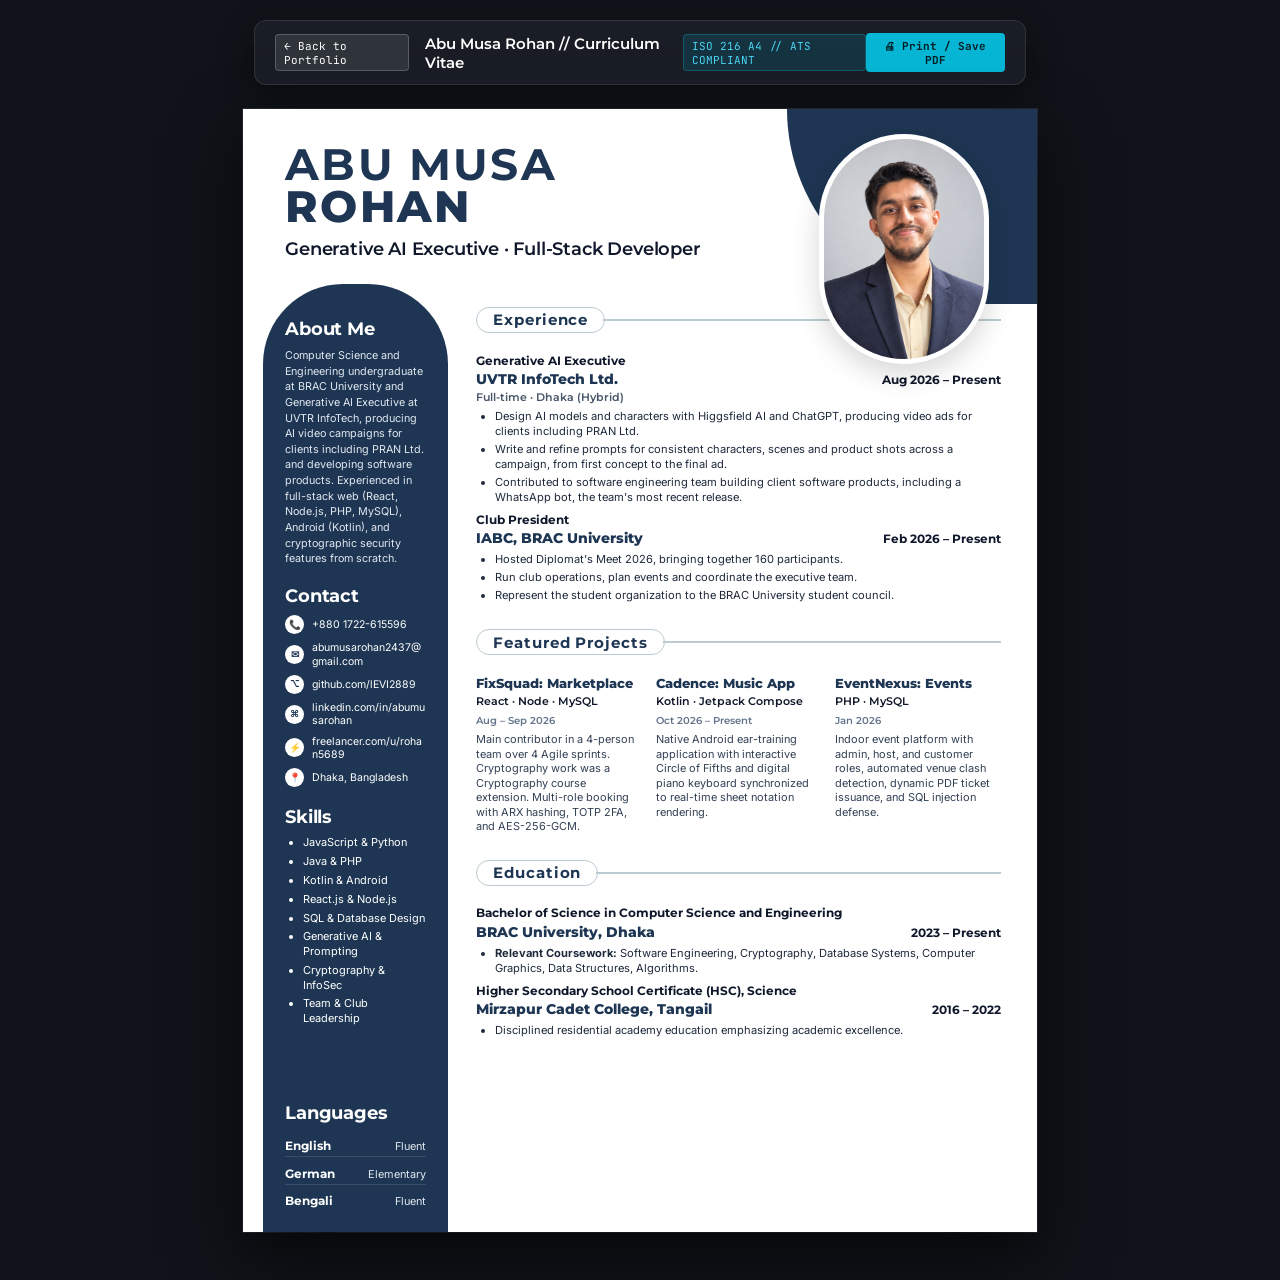
==== resume.html @ fc473dd0 "fix: clean up contact links and implement 3x3 grid" ====
<!DOCTYPE html>
<html lang="en">
<head>
  <meta charset="UTF-8">
  <meta name="viewport" content="width=device-width, initial-scale=1.0">
  <title>Abu Musa Rohan - Resume / Curriculum Vitae</title>
  <meta name="description" content="Curriculum Vitae of Abu Musa Rohan - Generative AI Executive, Full-Stack Developer, and CSE Undergraduate at BRAC University.">

  <!-- Core Stylesheet: Print & Exact Visual Replica of 2-Column Template -->
  <link rel="stylesheet" href="css/print.css">
</head>
<body class="resume-body">

  <!-- Screen Viewport Control Deck (Hidden on Print) -->
  <aside class="resume-control-deck no-print" aria-label="Resume Controls">
    <div class="deck-bar">
      <div class="deck-info">
        <a href="index.html" class="deck-badge" style="text-decoration: none; color: #ffffff; background: rgba(255,255,255,0.1); border-color: rgba(255,255,255,0.2);">
          <span>← Back to Portfolio</span>
        </a>
        <span class="deck-title">Abu Musa Rohan // Curriculum Vitae</span>
        <span class="deck-badge">ISO 216 A4 // ATS COMPLIANT</span>
      </div>

      <div class="deck-actions">
        <button type="button" onclick="window.print()" class="deck-badge" style="cursor: pointer; background: #06b6d4; color: #001f26; border: none; font-weight: 700; padding: 0.35rem 0.85rem;">
          <span>🖨 Print / Save PDF</span>
        </button>
      </div>
    </div>
  </aside>

  <!-- Printable Sheet Container (Screen Preview & Native Print Target) -->
  <div class="sheet-host">
    <article class="resume-sheet" aria-label="Curriculum Vitae Document">

      <!-- ==================================================================
           HEADER REGION (Name, Tagline, Arched Portrait & Corner Accent)
           ================================================================== -->
      <header class="cv-header-area">
        <!-- Identity / Name Block -->
        <div class="cv-name-block">
          <h1 class="cv-name-row">ABU MUSA</h1>
          <h1 class="cv-name-sub">ROHAN</h1>
          <p class="cv-tagline-text">Generative AI Executive · Full-Stack Developer</p>
        </div>

        <!-- Top-Right Dark Navy Decorative Corner Curve -->
        <div class="top-right-navy-curve" aria-hidden="true"></div>

        <!-- Dedicated Arched Avatar Container with Smooth Elongated Arch and Overflow Hidden -->
        <div class="avatar-arch-container">
          <img src="assets/Professional Pic Rohan_org shirt.png" alt="Abu Musa Rohan" class="avatar-arch-img">
        </div>
      </header>

      <!-- ==================================================================
           2-COLUMN BODY GRID (Dark Navy Left Sidebar & White Main Content)
           ================================================================== -->
      <div class="cv-body-grid">

        <!-- --- LEFT COLUMN: DARK NAVY SIDEBAR --- -->
        <aside class="cv-sidebar">
          
          <!-- About Me -->
          <section class="sidebar-section">
            <h2 class="sidebar-title">About Me</h2>
            <p class="sidebar-body-text">
              Computer Science and Engineering undergraduate at BRAC University and Generative AI Executive at UVTR InfoTech, 
              producing AI video campaigns for clients including PRAN Ltd. and developing software products. Experienced in 
              full-stack web (React, Node.js, PHP, MySQL), Android (Kotlin), and cryptographic security features from scratch.
            </p>
          </section>

          <!-- Contact -->
          <section class="sidebar-section">
            <h2 class="sidebar-title">Contact</h2>
            <div class="contact-items-list">
              <a href="tel:+8801722615596" class="contact-row" title="Phone">
                <span class="contact-icon-pill">📞</span>
                <span class="contact-text">+880 1722-615596</span>
              </a>
              <a href="mailto:abumusarohan2437@gmail.com" class="contact-row" title="Email">
                <span class="contact-icon-pill">✉</span>
                <span class="contact-text">abumusarohan2437@gmail.com</span>
              </a>
              <a href="https://github.com/lEVI2889" target="_blank" rel="noopener noreferrer" class="contact-row" title="GitHub">
                <span class="contact-icon-pill">⌥</span>
                <span class="contact-text">github.com/lEVI2889</span>
              </a>
              <a href="https://linkedin.com/in/abumusarohan" target="_blank" rel="noopener noreferrer" class="contact-row" title="LinkedIn">
                <span class="contact-icon-pill">⌘</span>
                <span class="contact-text">linkedin.com/in/abumusarohan</span>
              </a>
              <a href="https://www.freelancer.com/u/rohan5689" target="_blank" rel="noopener noreferrer" class="contact-row" title="Freelancer.com">
                <span class="contact-icon-pill">⚡</span>
                <span class="contact-text">freelancer.com/u/rohan5689</span>
              </a>
              <div class="contact-row" title="Location">
                <span class="contact-icon-pill">📍</span>
                <span class="contact-text">Dhaka, Bangladesh</span>
              </div>
            </div>
          </section>

          <!-- Skills -->
          <section class="sidebar-section">
            <h2 class="sidebar-title">Skills</h2>
            <ul class="skills-bullet-list">
              <li>JavaScript &amp; Python</li>
              <li>Java &amp; PHP</li>
              <li>Kotlin &amp; Android</li>
              <li>React.js &amp; Node.js</li>
              <li>SQL &amp; Database Design</li>
              <li>Generative AI &amp; Prompting</li>
              <li>Cryptography &amp; InfoSec</li>
              <li>Team &amp; Club Leadership</li>
            </ul>
          </section>

          <!-- Languages (Clean ATS-Readable Text Labels) -->
          <section class="sidebar-section" style="margin-top: auto;">
            <h2 class="sidebar-title">Languages</h2>
            <div class="languages-text-list">
              <div class="language-text-item">
                <span class="language-name">English</span>
                <span class="language-level">Fluent</span>
              </div>
              <div class="language-text-item">
                <span class="language-name">German</span>
                <span class="language-level">Elementary</span>
              </div>
              <div class="language-text-item">
                <span class="language-name">Bengali</span>
                <span class="language-level">Fluent</span>
              </div>
            </div>
          </section>

        </aside>

        <!-- --- RIGHT COLUMN: WHITE MAIN CONTENT --- -->
        <main class="cv-main-content">

          <!-- 1. EXPERIENCE SECTION -->
          <section>
            <div class="pill-header-row">
              <h2 class="pill-header-badge">Experience</h2>
              <div class="pill-header-line" aria-hidden="true"></div>
            </div>

            <!-- Job 1: UVTR InfoTech -->
            <div class="cv-entry-block">
              <h3 class="cv-entry-subheading">Generative AI Executive</h3>
              <div class="cv-entry-meta-row">
                <span class="cv-entry-org">UVTR InfoTech Ltd.</span>
                <span class="cv-entry-date">Aug 2026 – Present</span>
              </div>
              <div style="font-family: var(--font-cv-display); font-size: 0.675rem; font-weight: 600; color: #475569; margin-top: -0.1rem; margin-bottom: 0.15rem;">
                Full-time · Dhaka (Hybrid)
              </div>
              <ul class="cv-entry-bullets">
                <li>Design AI models and characters with Higgsfield AI and ChatGPT, producing video ads for clients including PRAN Ltd.</li>
                <li>Write and refine prompts for consistent characters, scenes and product shots across a campaign, from first concept to the final ad.</li>
                <li>Contributed to software engineering team building client software products, including a WhatsApp bot, the team's most recent release.</li>
              </ul>
            </div>

            <!-- Job 2: IABC Club President -->
            <div class="cv-entry-block">
              <h3 class="cv-entry-subheading">Club President</h3>
              <div class="cv-entry-meta-row">
                <span class="cv-entry-org">IABC, BRAC University</span>
                <span class="cv-entry-date">Feb 2026 – Present</span>
              </div>
              <ul class="cv-entry-bullets">
                <li>Hosted Diplomat's Meet 2026, bringing together 160 participants.</li>
                <li>Run club operations, plan events and coordinate the executive team.</li>
                <li>Represent the student organization to the BRAC University student council.</li>
              </ul>
            </div>
          </section>

          <!-- 2. PROJECTS SECTION -->
          <section>
            <div class="pill-header-row">
              <h2 class="pill-header-badge">Featured Projects</h2>
              <div class="pill-header-line" aria-hidden="true"></div>
            </div>

            <div class="projects-grid-3col">
              <!-- Project A: FixSquad -->
              <div class="project-column-item">
                <h3 class="project-title">FixSquad: Marketplace</h3>
                <span class="project-role-tech">React · Node · MySQL</span>
                <span style="font-family: var(--font-cv-display); font-size: 0.64rem; font-weight: 600; color: #64748b; margin-bottom: 0.15rem;">Aug – Sep 2026</span>
                <p class="project-desc-text">
                  Main contributor in a 4-person team over 4 Agile sprints. Cryptography work was a Cryptography course extension. Multi-role booking with ARX hashing, TOTP 2FA, and AES-256-GCM.
                </p>
              </div>

              <!-- Project B: Cadence -->
              <div class="project-column-item">
                <h3 class="project-title">Cadence: Music App</h3>
                <span class="project-role-tech">Kotlin · Jetpack Compose</span>
                <span style="font-family: var(--font-cv-display); font-size: 0.64rem; font-weight: 600; color: #64748b; margin-bottom: 0.15rem;">Oct 2026 – Present</span>
                <p class="project-desc-text">
                  Native Android ear-training application with interactive Circle of Fifths and digital piano keyboard synchronized to real-time sheet notation rendering.
                </p>
              </div>

              <!-- Project C: EventNexus -->
              <div class="project-column-item">
                <h3 class="project-title">EventNexus: Events</h3>
                <span class="project-role-tech">PHP · MySQL</span>
                <span style="font-family: var(--font-cv-display); font-size: 0.64rem; font-weight: 600; color: #64748b; margin-bottom: 0.15rem;">Jan 2026</span>
                <p class="project-desc-text">
                  Indoor event platform with admin, host, and customer roles, automated venue clash detection, dynamic PDF ticket issuance, and SQL injection defense.
                </p>
              </div>
            </div>
          </section>

          <!-- 3. EDUCATION SECTION -->
          <section>
            <div class="pill-header-row">
              <h2 class="pill-header-badge">Education</h2>
              <div class="pill-header-line" aria-hidden="true"></div>
            </div>

            <!-- Degree 1 -->
            <div class="cv-entry-block">
              <h3 class="cv-entry-subheading">Bachelor of Science in Computer Science and Engineering</h3>
              <div class="cv-entry-meta-row">
                <span class="cv-entry-org">BRAC University, Dhaka</span>
                <span class="cv-entry-date">2023 – Present</span>
              </div>
              <ul class="cv-entry-bullets">
                <li><strong>Relevant Coursework:</strong> Software Engineering, Cryptography, Database Systems, Computer Graphics, Data Structures, Algorithms.</li>
              </ul>
            </div>

            <!-- Degree 2 -->
            <div class="cv-entry-block">
              <h3 class="cv-entry-subheading">Higher Secondary School Certificate (HSC), Science</h3>
              <div class="cv-entry-meta-row">
                <span class="cv-entry-org">Mirzapur Cadet College, Tangail</span>
                <span class="cv-entry-date">2016 – 2022</span>
              </div>
              <ul class="cv-entry-bullets">
                <li>Disciplined residential academy education emphasizing academic excellence.</li>
              </ul>
            </div>
          </section>

        </main>

      </div>

    </article>
  </div>

  <!-- Data Model Integration Hook -->
  <script src="data/portfolio-data.js"></script>
</body>
</html>
---- css/print.css ----
/* ==========================================================================
   Resume Stylesheet - Exact Replica of 2-Column CV Template
   Dark Navy Left Sidebar & Clean White Main Column
   Zero Dependencies. Strict Single A4 Page Fit.
   ========================================================================== */

@import url('https://fonts.googleapis.com/css2?family=Montserrat:wght@400;500;600;700;800&family=Inter:wght@400;500;600;700&family=JetBrains+Mono:wght@400;500&display=swap');

:root {
  --cv-navy: #1e3653;
  --cv-navy-dark: #16283e;
  --cv-accent-line: #bccad1;
  --cv-accent-bg: #eef2f4;
  --cv-text-dark: #000000;
  --cv-text-muted: #555555;
  --cv-text-white: #ffffff;
  --cv-text-sidebar: #e2e8f0;
  
  --font-cv-display: 'Montserrat', -apple-system, BlinkMacSystemFont, sans-serif;
  --font-cv-body: 'Inter', -apple-system, BlinkMacSystemFont, sans-serif;
  --font-cv-mono: 'JetBrains Mono', monospace;
}

/* --- Screen Preview Desk Environment --- */
body.resume-body {
  background-color: #101319;
  color: #f1f5f9;
  min-height: 100vh;
  margin: 0;
  padding: 0;
  font-family: var(--font-cv-body);
  display: flex;
  flex-direction: column;
  -webkit-font-smoothing: antialiased;
}

.resume-control-deck {
  max-width: 820px;
  margin: 1.25rem auto 0;
  width: 100%;
  padding: 0 1.5rem;
  box-sizing: border-box;
}

.deck-bar {
  display: flex;
  align-items: center;
  justify-content: space-between;
  padding: 0.75rem 1.25rem;
  border-radius: 12px;
  background: rgba(30, 34, 43, 0.75);
  backdrop-filter: blur(16px);
  -webkit-backdrop-filter: blur(16px);
  border: 1px solid rgba(255, 255, 255, 0.1);
  box-shadow: 0 8px 32px rgba(0, 0, 0, 0.4);
}

.deck-info {
  display: flex;
  align-items: center;
  gap: 1rem;
}

.deck-title {
  font-family: var(--font-cv-display);
  font-size: 0.95rem;
  font-weight: 600;
  color: #ffffff;
}

.deck-badge {
  font-family: var(--font-cv-mono);
  font-size: 0.6875rem;
  color: #4cd7f6;
  background: rgba(6, 182, 212, 0.15);
  padding: 0.2rem 0.5rem;
  border-radius: 4px;
  border: 1px solid rgba(6, 182, 212, 0.3);
}

.deck-actions {
  display: flex;
  align-items: center;
  gap: 0.5rem;
}

/* --- Sheet Host & Canvas Container --- */
.sheet-host {
  flex: 1;
  display: flex;
  justify-content: center;
  padding: 1.5rem 1.5rem 3rem;
  box-sizing: border-box;
}

/* Base A4 Sheet Preview (Screen) */
.resume-sheet {
  width: 210mm;
  height: 297mm;
  max-height: 297mm;
  background: #ffffff;
  color: var(--cv-text-dark);
  box-shadow: 0 24px 60px rgba(0, 0, 0, 0.65), 0 0 0 1px rgba(255, 255, 255, 0.1);
  display: flex;
  flex-direction: column;
  position: relative;
  overflow: hidden;
  box-sizing: border-box;
  -webkit-print-color-adjust: exact;
  print-color-adjust: exact;
}

/* ==========================================================================
   Header & Profile Image (Top Region)
   ========================================================================== */
.cv-header-area {
  position: relative;
  height: 175px;
  width: 100%;
  display: flex;
  justify-content: space-between;
  align-items: flex-start;
  padding: 35px 40px 0 42px;
  box-sizing: border-box;
  z-index: 10;
}

.cv-name-block {
  display: flex;
  flex-direction: column;
  max-width: 480px;
}

.cv-name-row {
  font-family: var(--font-cv-display);
  font-size: 2.75rem; /* ~44px */
  font-weight: 700;
  line-height: 0.95;
  letter-spacing: 0.05em;
  color: var(--cv-navy);
  margin: 0;
  padding: 0;
  text-transform: uppercase;
}

.cv-name-sub {
  font-family: var(--font-cv-display);
  font-size: 2.75rem;
  font-weight: 800;
  line-height: 0.95;
  letter-spacing: 0.05em;
  color: var(--cv-navy);
  margin: 0 0 0.55rem 0;
  padding: 0;
  text-transform: uppercase;
}

.cv-tagline-text {
  font-family: var(--font-cv-display);
  font-size: 1.15rem;
  font-weight: 600;
  color: #0f172a;
  letter-spacing: -0.01em;
  margin: 0;
}

/* Top-Right Decorative Navy Corner Curve */
.top-right-navy-curve {
  position: absolute;
  top: 0;
  right: 0;
  width: 250px;
  height: 195px;
  background-color: var(--cv-navy);
  border-bottom-left-radius: 200px;
  z-index: 1;
  pointer-events: none;
}

/* Dedicated Avatar Arch Container */
.avatar-arch-container {
  position: absolute;
  top: 25px;
  right: 48px;
  width: 170px;
  height: 230px;
  border-radius: 85px; /* Smooth elongated arch/stadium shape from template */
  border: 5px solid #ffffff;
  background-color: #ffffff;
  overflow: hidden;
  box-shadow: 0 10px 28px rgba(0, 0, 0, 0.16);
  z-index: 2;
  box-sizing: border-box;
}

.avatar-arch-img {
  width: 100%;
  height: 100%;
  object-fit: cover;
  object-position: center top;
  display: block;
}

/* ==========================================================================
   2-Column Body Layout
   ========================================================================== */
.cv-body-grid {
  flex: 1;
  display: grid;
  grid-template-columns: 205px 1fr;
  width: 100%;
  height: calc(297mm - 175px);
  position: relative;
  z-index: 5;
  box-sizing: border-box;
}

/* --- Left Column (Sidebar) --- */
.cv-sidebar {
  background-color: var(--cv-navy);
  border-top-left-radius: 80px;
  border-top-right-radius: 80px;
  margin-left: 20px;
  margin-bottom: 0;
  padding: 34px 22px 20px 22px;
  color: var(--cv-text-white);
  display: flex;
  flex-direction: column;
  gap: 1.15rem;
  box-sizing: border-box;
  -webkit-print-color-adjust: exact;
  print-color-adjust: exact;
}

.sidebar-section {
  display: flex;
  flex-direction: column;
  gap: 0.4rem;
}

.sidebar-title {
  font-family: var(--font-cv-display);
  font-size: 1.1rem;
  font-weight: 700;
  color: #ffffff;
  letter-spacing: -0.01em;
  margin: 0 0 0.15rem 0;
}

.sidebar-body-text {
  font-family: var(--font-cv-body);
  font-size: 0.675rem; /* ~10.8px */
  line-height: 1.45;
  color: var(--cv-text-sidebar);
  margin: 0;
}

/* Contact List */
.contact-items-list {
  display: flex;
  flex-direction: column;
  gap: 0.45rem;
}

.contact-row {
  display: flex;
  align-items: center;
  gap: 0.5rem;
  text-decoration: none;
  color: var(--cv-text-white);
  font-size: 0.66rem;
  line-height: 1.25;
}

.contact-icon-pill {
  width: 19px;
  height: 19px;
  border-radius: 50%;
  background: #ffffff;
  color: var(--cv-navy);
  display: flex;
  align-items: center;
  justify-content: center;
  font-size: 0.6rem;
  font-weight: 700;
  flex-shrink: 0;
}

.contact-text {
  word-break: break-all;
  color: #ffffff;
}

/* Skills List */
.skills-bullet-list {
  list-style-type: disc;
  padding-left: 1.1rem;
  margin: 0;
  display: flex;
  flex-direction: column;
  gap: 0.25rem;
  font-size: 0.685rem;
  line-height: 1.35;
  color: #ffffff;
}

.skills-bullet-list li {
  color: #ffffff;
}

/* Language Text List (Clean ATS-Friendly Labels) */
.languages-text-list {
  display: flex;
  flex-direction: column;
  gap: 0.35rem;
  margin-top: 0.25rem;
}

.language-text-item {
  display: flex;
  justify-content: space-between;
  align-items: baseline;
  padding: 0.22rem 0;
  border-bottom: 1px solid rgba(255, 255, 255, 0.12);
}

.language-text-item:last-child {
  border-bottom: none;
}

.language-name {
  font-family: var(--font-cv-display);
  font-size: 0.72rem;
  font-weight: 700;
  color: #ffffff;
}

.language-level {
  font-family: var(--font-cv-body);
  font-size: 0.68rem;
  color: var(--cv-text-sidebar);
}

/* --- Right Column (Main Content) --- */
.cv-main-content {
  padding: 10px 36px 20px 28px;
  display: flex;
  flex-direction: column;
  gap: 0.85rem;
  box-sizing: border-box;
}

/* Pill Section Header Style */
.pill-header-row {
  display: flex;
  align-items: center;
  margin-bottom: 0.45rem;
}

.pill-header-badge {
  border: 1.8px solid var(--cv-accent-line);
  border-radius: 9999px;
  padding: 2.5px 16px;
  font-family: var(--font-cv-display);
  font-size: 0.95rem;
  font-weight: 700;
  letter-spacing: 0.06em;
  color: var(--cv-navy);
  background: #ffffff;
  text-transform: capitalize;
  white-space: nowrap;
  box-sizing: border-box;
}

.pill-header-line {
  flex: 1;
  height: 1.8px;
  background-color: var(--cv-accent-line);
  margin-left: -2px;
}

/* Content Entries */
.cv-entry-block {
  display: flex;
  flex-direction: column;
  gap: 0.15rem;
  margin-bottom: 0.45rem;
}

.cv-entry-block:last-child {
  margin-bottom: 0;
}

.cv-entry-subheading {
  font-family: var(--font-cv-display);
  font-size: 0.775rem;
  font-weight: 700;
  color: #0f172a;
  margin: 0;
}

.cv-entry-meta-row {
  display: flex;
  justify-content: space-between;
  align-items: baseline;
  margin-bottom: 0.15rem;
}

.cv-entry-org {
  font-family: var(--font-cv-display);
  font-size: 0.875rem;
  font-weight: 800;
  color: var(--cv-navy);
}

.cv-entry-date {
  font-family: var(--font-cv-display);
  font-size: 0.775rem;
  font-weight: 700;
  color: #0f172a;
}

.cv-entry-bullets {
  list-style-type: disc;
  padding-left: 1.15rem;
  margin: 0;
  display: flex;
  flex-direction: column;
  gap: 0.18rem;
  font-size: 0.695rem; /* ~11.1px */
  line-height: 1.35;
  color: #1e293b;
}

.cv-entry-bullets li {
  color: #1e293b;
}

/* References / Projects Column Split */
.projects-dual-grid {
  display: grid;
  grid-template-columns: 1fr 1fr;
  gap: 1.25rem;
}

.projects-grid-3col {
  display: grid;
  grid-template-columns: repeat(3, 1fr);
  gap: 0.85rem;
}

.project-column-item {
  display: flex;
  flex-direction: column;
  gap: 0.2rem;
}

.project-title {
  font-family: var(--font-cv-display);
  font-size: 0.825rem;
  font-weight: 800;
  color: var(--cv-navy);
  margin: 0;
}

.project-role-tech {
  font-family: var(--font-cv-display);
  font-size: 0.7rem;
  font-weight: 600;
  color: #0f172a;
  margin-bottom: 0.15rem;
}

.project-desc-text {
  font-size: 0.685rem;
  line-height: 1.32;
  color: #334155;
  margin: 0;
}

/* ==========================================================================
   STRICT SINGLE A4 PAGE NATIVE PRINT RULES (@media print)
   ========================================================================== */
@media print {
  @page {
    size: A4 portrait;
    margin: 0;
  }

  html, body {
    width: 210mm !important;
    height: 297mm !important;
    max-height: 297mm !important;
    margin: 0 !important;
    padding: 0 !important;
    background: #ffffff !important;
    color: #000000 !important;
    overflow: hidden !important;
    -webkit-print-color-adjust: exact !important;
    print-color-adjust: exact !important;
  }

  .no-print {
    display: none !important;
  }

  .sheet-host {
    padding: 0 !important;
    margin: 0 !important;
    display: block !important;
    width: 210mm !important;
    height: 297mm !important;
  }

  .resume-sheet {
    width: 210mm !important;
    height: 297mm !important;
    max-height: 297mm !important;
    box-shadow: none !important;
    border: none !important;
    border-radius: 0 !important;
    margin: 0 !important;
    padding: 0 !important;
    overflow: hidden !important;
    page-break-inside: avoid !important;
    page-break-before: avoid !important;
    page-break-after: avoid !important;
    -webkit-print-color-adjust: exact !important;
    print-color-adjust: exact !important;
  }

  .cv-sidebar {
    -webkit-print-color-adjust: exact !important;
    print-color-adjust: exact !important;
    background-color: #1e3653 !important;
  }

  .top-right-navy-curve {
    -webkit-print-color-adjust: exact !important;
    print-color-adjust: exact !important;
    background-color: #1e3653 !important;
  }

  .avatar-arch-container {
    box-shadow: none !important;
    border-color: #ffffff !important;
    -webkit-print-color-adjust: exact !important;
    print-color-adjust: exact !important;
  }
}
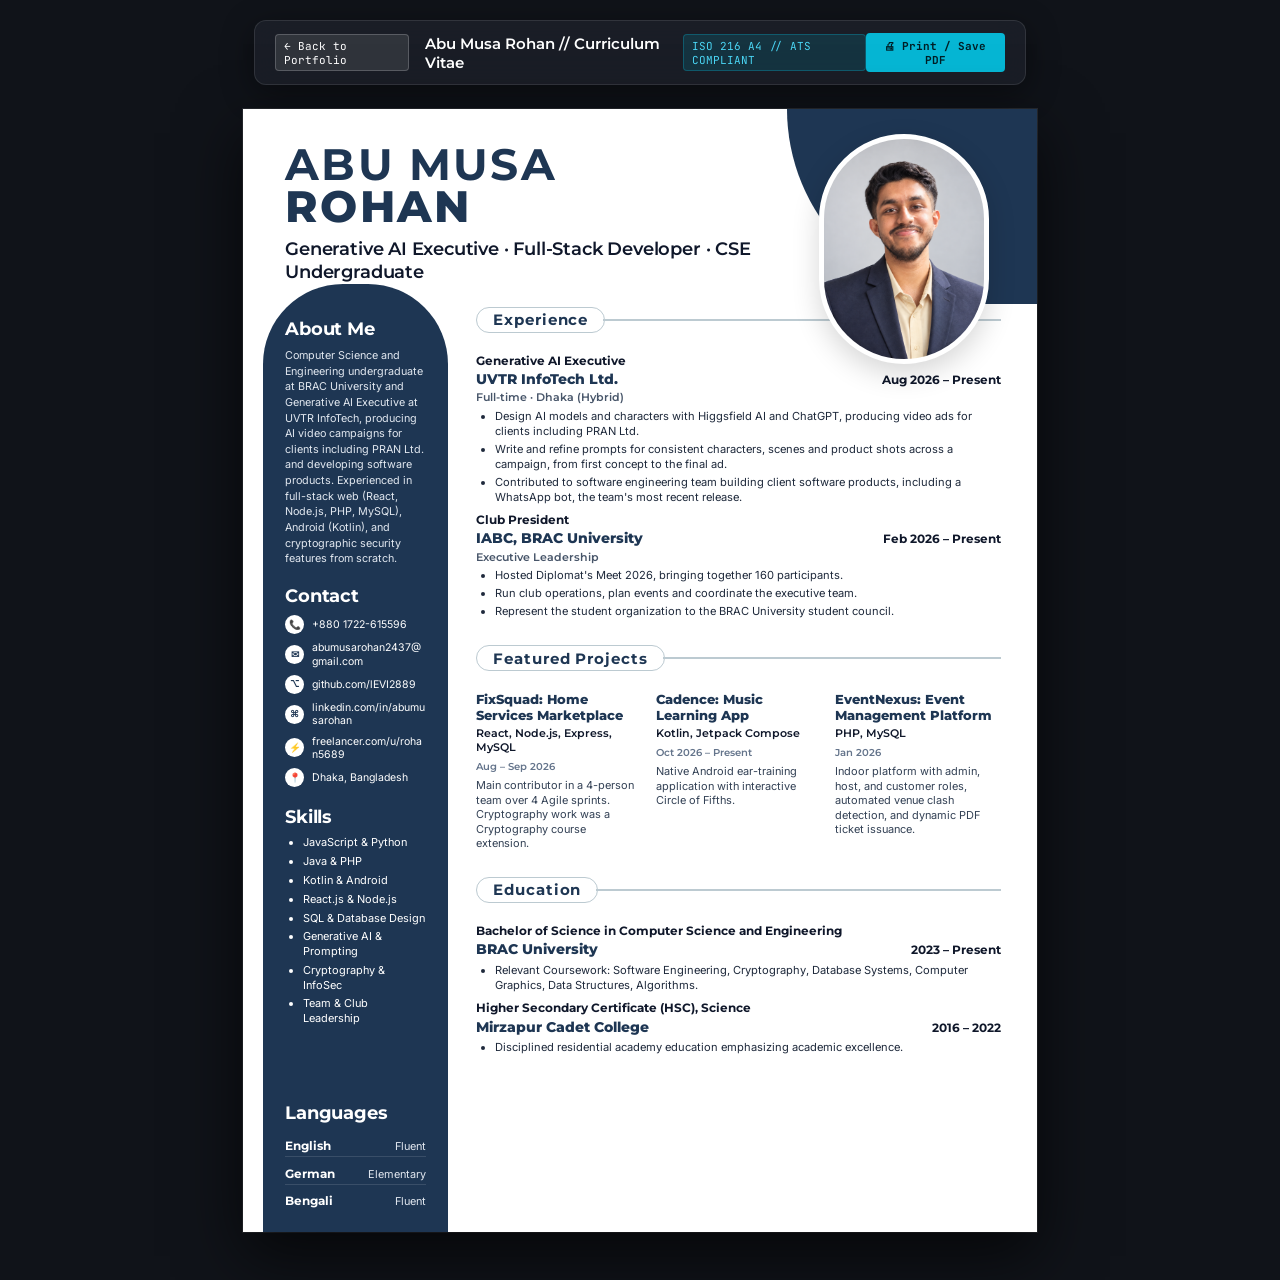
==== commit 215cd7c4: "feat: dynamic DOM injection for CV print template" ====
--- a/resume.html
+++ b/resume.html
@@ -32,7 +32,7 @@
 
   <!-- Printable Sheet Container (Screen Preview & Native Print Target) -->
   <div class="sheet-host">
-    <article class="resume-sheet" aria-label="Curriculum Vitae Document">
+    <article id="cv-print-template" class="resume-sheet" aria-label="Curriculum Vitae Document">
 
       <!-- ==================================================================
            HEADER REGION (Name, Tagline, Arched Portrait & Corner Accent)
@@ -262,5 +262,6 @@
 
   <!-- Data Model Integration Hook -->
   <script src="data/portfolio-data.js"></script>
+  <script src="js/resume-engine.js"></script>
 </body>
 </html>
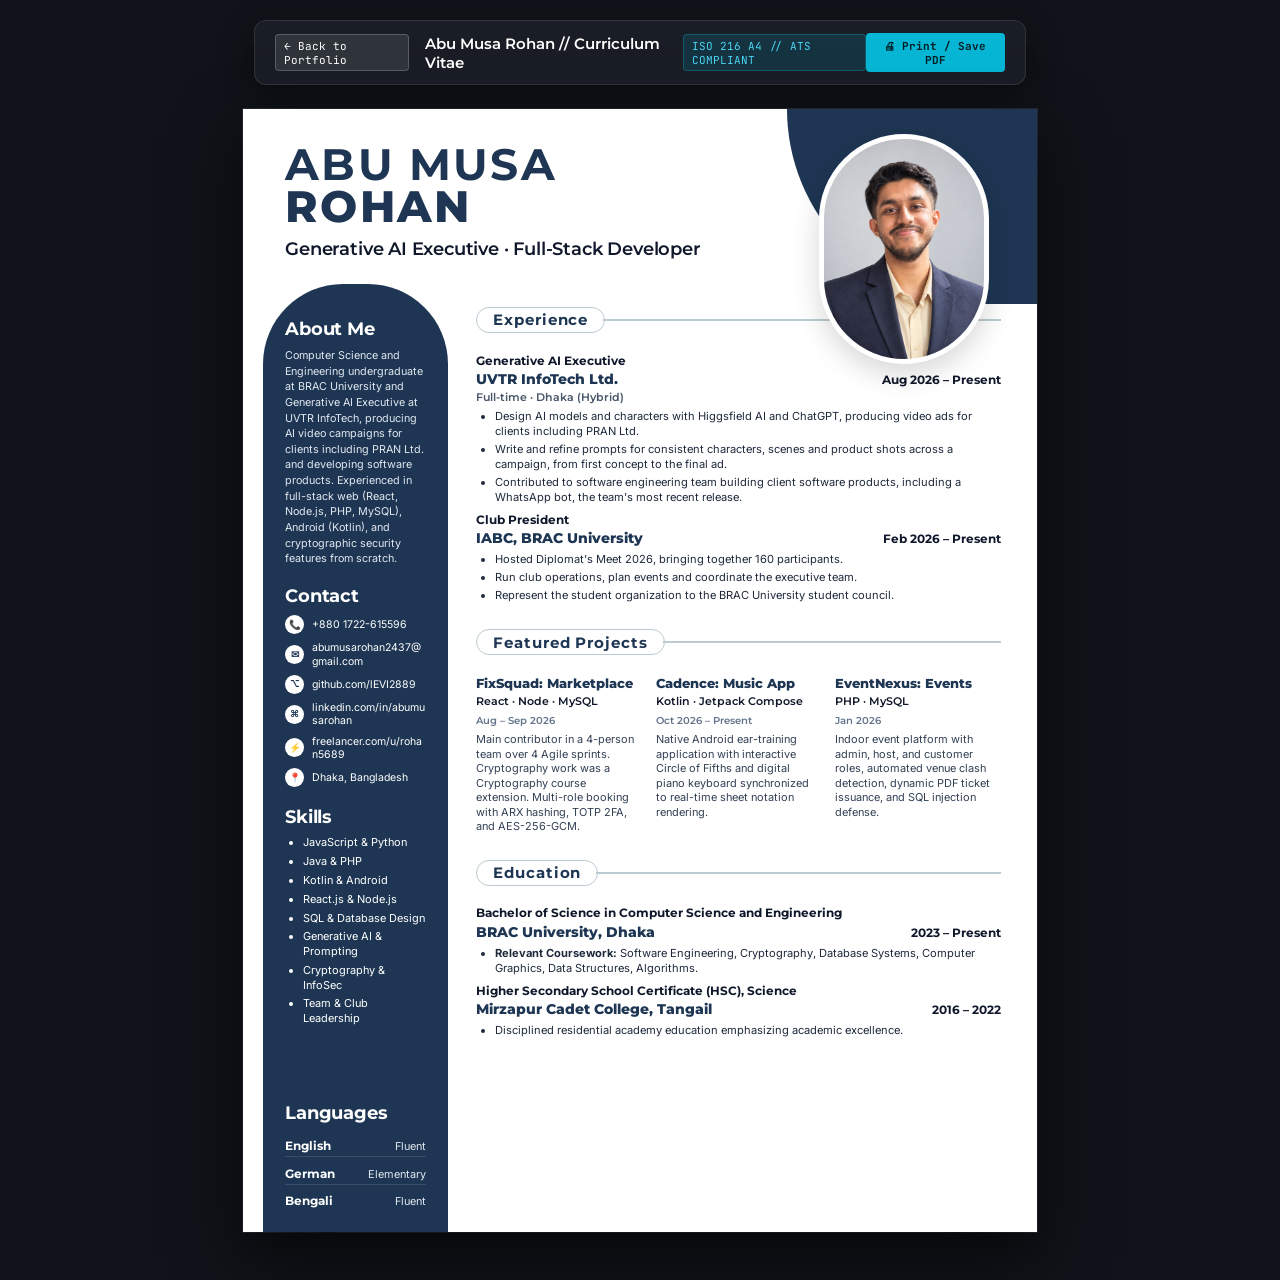
==== commit d9b81600: "fix: a11y improvements" ====
--- a/resume.html
+++ b/resume.html
@@ -15,7 +15,7 @@
   <aside class="resume-control-deck no-print" aria-label="Resume Controls">
     <div class="deck-bar">
       <div class="deck-info">
-        <a href="index.html" class="deck-badge" style="text-decoration: none; color: #ffffff; background: rgba(255,255,255,0.1); border-color: rgba(255,255,255,0.2);">
+        <a href="index.html" class="deck-badge" aria-label="Back to Portfolio" style="text-decoration: none; color: #ffffff; background: rgba(255,255,255,0.1); border-color: rgba(255,255,255,0.2);">
           <span>← Back to Portfolio</span>
         </a>
         <span class="deck-title">Abu Musa Rohan // Curriculum Vitae</span>
@@ -23,7 +23,7 @@
       </div>
 
       <div class="deck-actions">
-        <button type="button" onclick="window.print()" class="deck-badge" style="cursor: pointer; background: #06b6d4; color: #001f26; border: none; font-weight: 700; padding: 0.35rem 0.85rem;">
+        <button type="button" onclick="window.print()" class="deck-badge" aria-label="Print or Save Resume as PDF" style="cursor: pointer; background: #06b6d4; color: #001f26; border: none; font-weight: 700; padding: 0.35rem 0.85rem;">
           <span>🖨 Print / Save PDF</span>
         </button>
       </div>
@@ -32,7 +32,7 @@
 
   <!-- Printable Sheet Container (Screen Preview & Native Print Target) -->
   <div class="sheet-host">
-    <article id="cv-print-template" class="resume-sheet" aria-label="Curriculum Vitae Document">
+    <article class="resume-sheet" aria-label="Curriculum Vitae Document">
 
       <!-- ==================================================================
            HEADER REGION (Name, Tagline, Arched Portrait & Corner Accent)
@@ -262,6 +262,5 @@
 
   <!-- Data Model Integration Hook -->
   <script src="data/portfolio-data.js"></script>
-  <script src="js/resume-engine.js"></script>
 </body>
 </html>
--- a/css/print.css
+++ b/css/print.css
@@ -19,6 +19,22 @@
   --font-cv-display: 'Montserrat', -apple-system, BlinkMacSystemFont, sans-serif;
   --font-cv-body: 'Inter', -apple-system, BlinkMacSystemFont, sans-serif;
   --font-cv-mono: 'JetBrains Mono', monospace;
+}
+
+/* Accessibility Focus Rings */
+:focus-visible {
+  outline: 2px solid #06b6d4;
+  outline-offset: 2px;
+}
+
+:focus:not(:focus-visible) {
+  outline: none;
+}
+
+a:focus-visible,
+button:focus-visible {
+  outline: 2px solid #06b6d4;
+  outline-offset: 2px;
 }
 
 /* --- Screen Preview Desk Environment --- */
